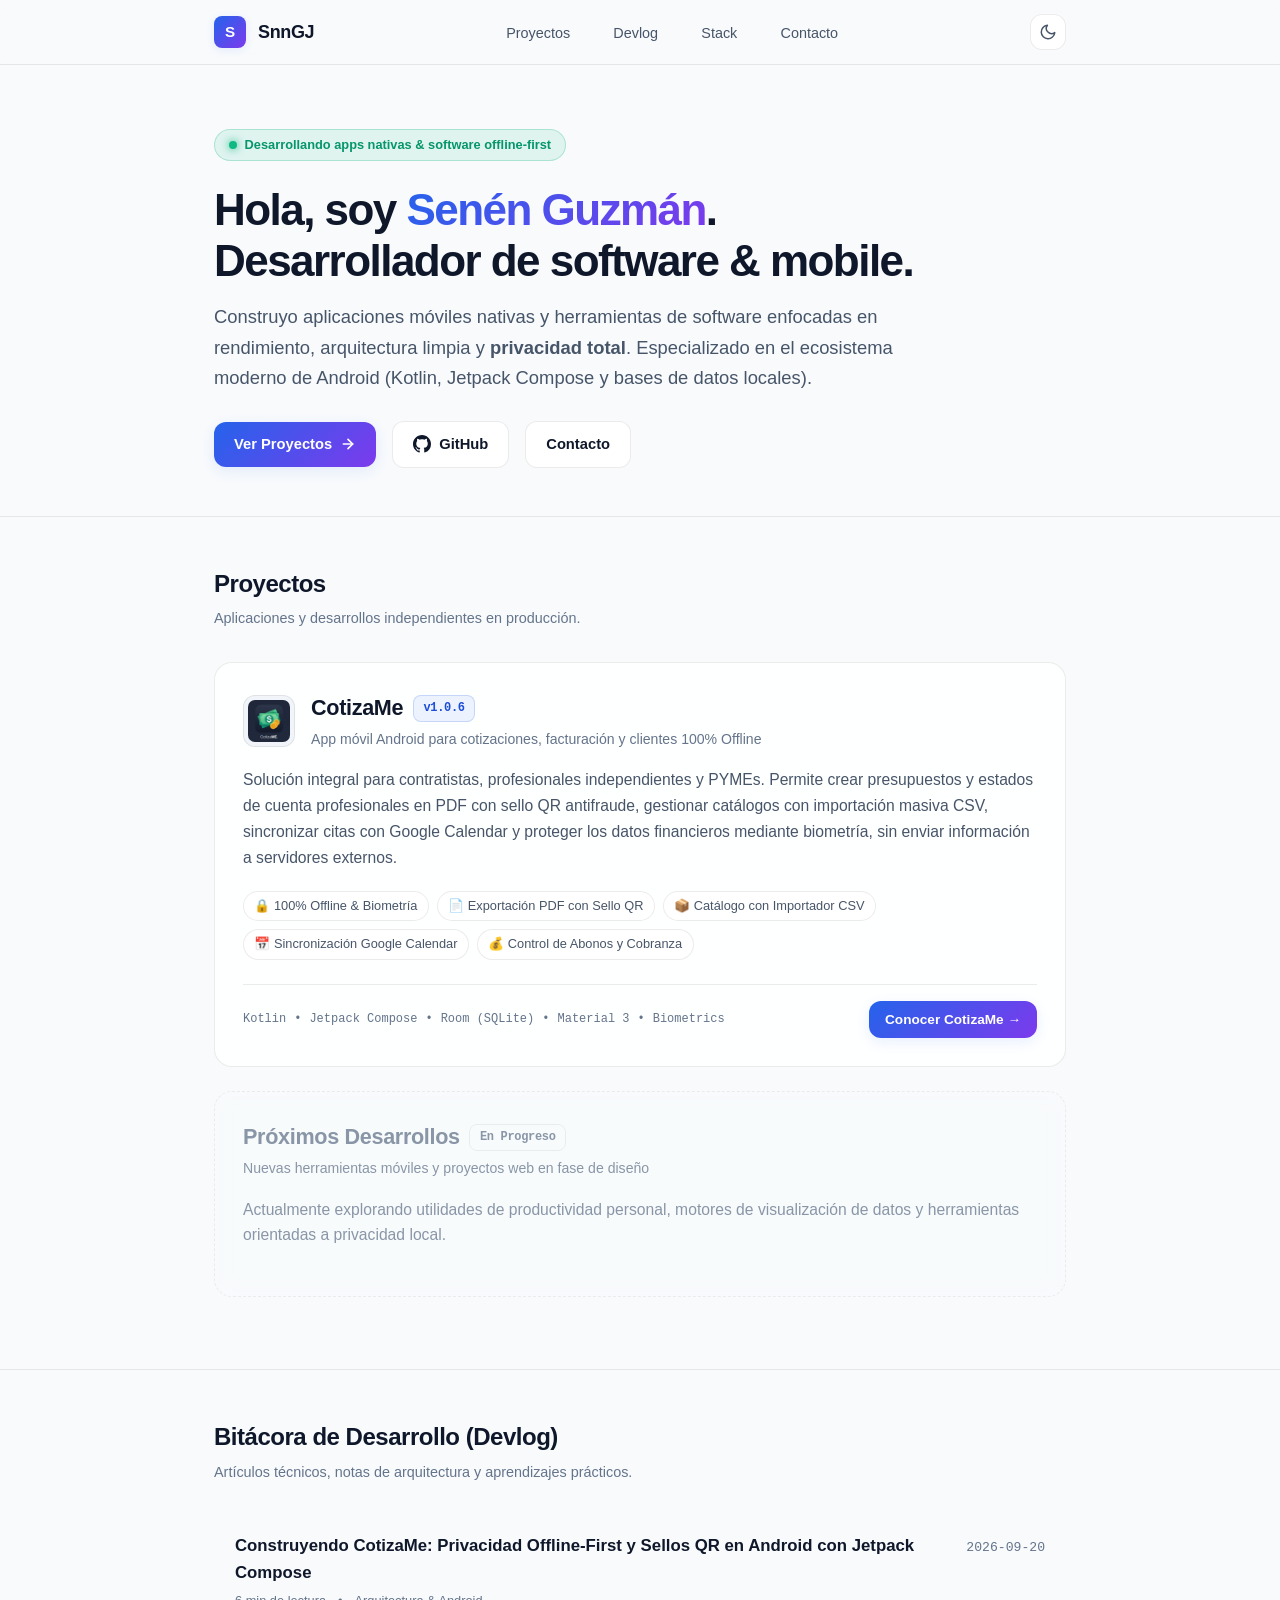
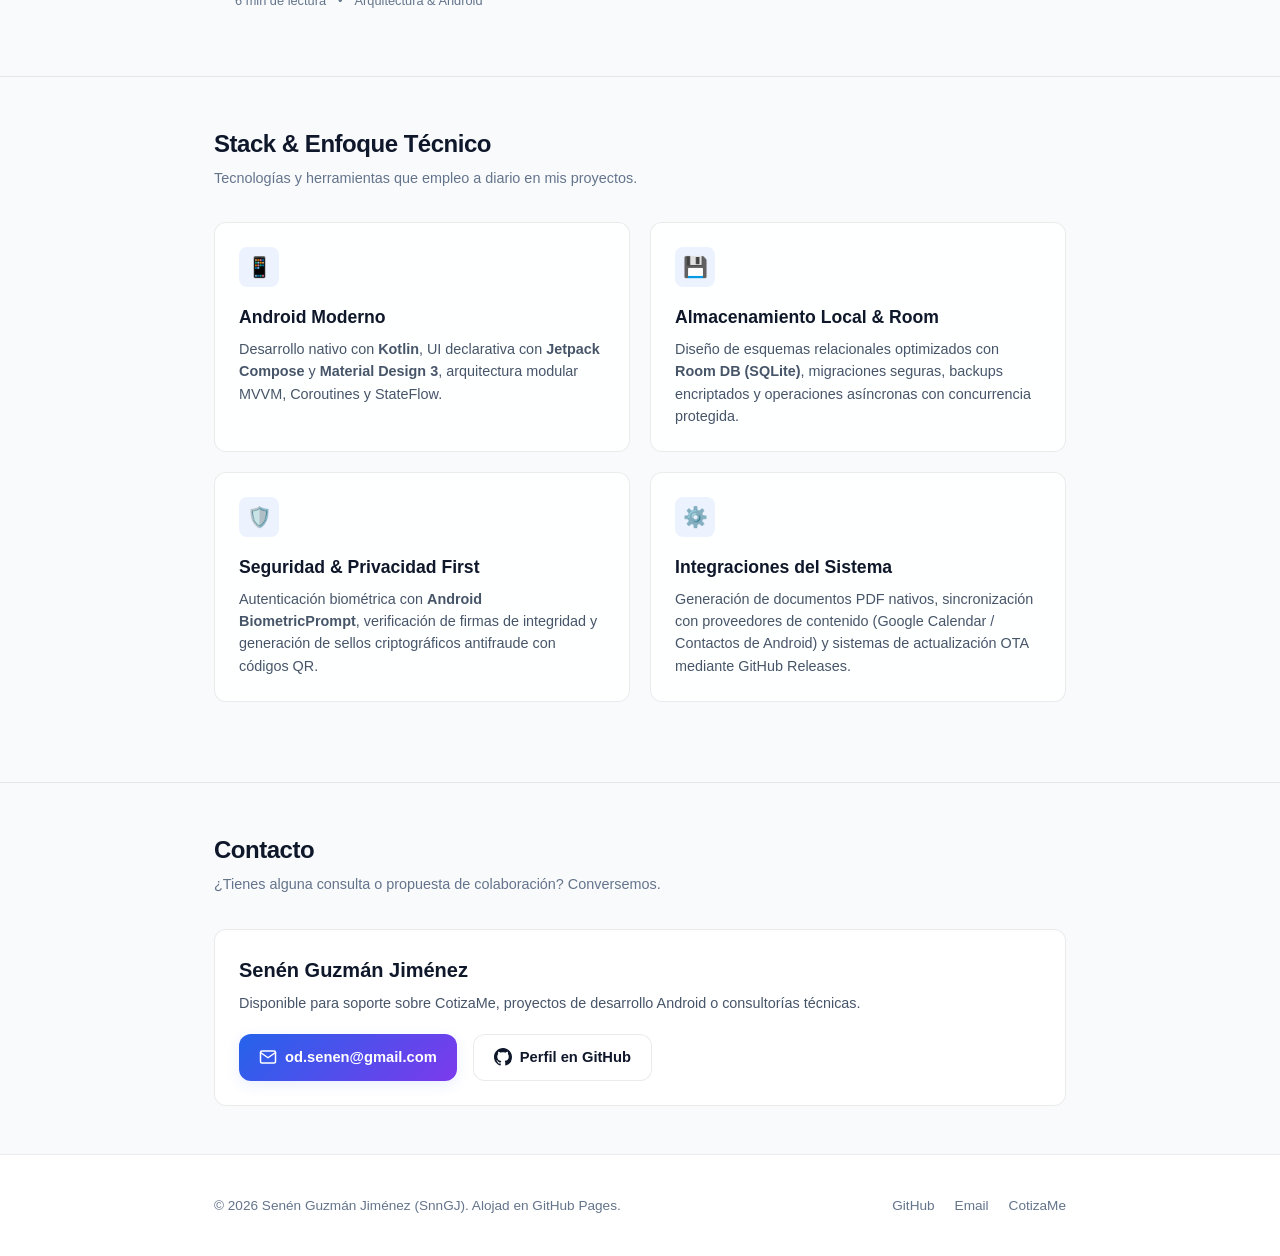
==== index.html @ 921ed097 "feat: initial release of developer portfolio and CotizaMe showcase" ====
<!DOCTYPE html>
<html lang="es" data-theme="dark">
<head>
  <meta charset="UTF-8">
  <meta name="viewport" content="width=device-width, initial-scale=1.0">
  <title>SnnGJ | Senén Guzmán Jiménez · Software & Mobile Developer</title>
  <meta name="description" content="Portfolio y blog minimalista de desarrollo de software por Senén Guzmán Jiménez (SnnGJ). Proyectos Android nativos, arquitectura offline-first y herramientas modernas.">
  <link rel="icon" type="image/svg+xml" href="assets/images/favicon.svg">
  
  <!-- Open Graph -->
  <meta property="og:title" content="SnnGJ | Senén Guzmán Jiménez · Software & Mobile Developer">
  <meta property="og:description" content="Portfolio y bitácora técnica de proyectos. Presentando CotizaMe, la app de cotizaciones y control financiero offline-first.">
  <meta property="og:type" content="website">
  <meta property="og:url" content="https://snngj.github.io">
  <meta property="og:image" content="assets/images/cotizame-logo.png">

  <!-- Styles -->
  <link rel="stylesheet" href="assets/css/style.css">
</head>
<body>

  <!-- Site Header -->
  <header class="site-header">
    <div class="container nav-container">
      <a href="index.html" class="brand-link">
        <div class="brand-avatar">S</div>
        <span>SnnGJ</span>
      </a>

      <ul class="nav-links">
        <li><a href="#proyectos" class="nav-link">Proyectos</a></li>
        <li><a href="#blog" class="nav-link">Devlog</a></li>
        <li><a href="#stack" class="nav-link">Stack</a></li>
        <li><a href="#contacto" class="nav-link">Contacto</a></li>
      </ul>

      <div class="nav-actions">
        <button class="theme-toggle-btn" type="button" aria-label="Cambiar tema">
          <!-- Icon injected by main.js -->
        </button>
        <button class="mobile-menu-btn" type="button" aria-label="Abrir menú" aria-expanded="false">
          <svg width="20" height="20" viewBox="0 0 24 24" fill="none" stroke="currentColor" stroke-width="2" stroke-linecap="round" stroke-linejoin="round">
            <line x1="3" y1="12" x2="21" y2="12"></line>
            <line x1="3" y1="6" x2="21" y2="6"></line>
            <line x1="3" y1="18" x2="21" y2="18"></line>
          </svg>
        </button>
      </div>
    </div>
  </header>

  <main>
    <!-- Hero Section -->
    <section class="hero-section">
      <div class="container">
        <div class="status-badge">
          <span class="status-dot"></span>
          <span>Desarrollando apps nativas & software offline-first</span>
        </div>

        <h1 class="hero-title">
          Hola, soy <span class="gradient-text">Senén Guzmán</span>.<br>
          Desarrollador de software & mobile.
        </h1>

        <p class="hero-description">
          Construyo aplicaciones móviles nativas y herramientas de software enfocadas en rendimiento, 
          arquitectura limpia y <strong>privacidad total</strong>. Especializado en el ecosistema moderno de 
          Android (Kotlin, Jetpack Compose y bases de datos locales).
        </p>

        <div class="hero-actions">
          <a href="#proyectos" class="btn btn-primary">
            Ver Proyectos
            <svg width="16" height="16" viewBox="0 0 24 24" fill="none" stroke="currentColor" stroke-width="2.5" stroke-linecap="round" stroke-linejoin="round">
              <line x1="5" y1="12" x2="19" y2="12"></line>
              <polyline points="12 5 19 12 12 19"></polyline>
            </svg>
          </a>
          <a href="https://github.com/SnnGJ" target="_blank" rel="noopener noreferrer" class="btn btn-secondary">
            <svg width="18" height="18" viewBox="0 0 24 24" fill="currentColor">
              <path d="M12 0C5.37 0 0 5.37 0 12c0 5.31 3.435 9.795 8.205 11.385.6.105.825-.255.825-.57 0-.285-.015-1.23-.015-2.235-3.015.555-3.795-.735-4.035-1.41-.135-.345-.72-1.41-1.23-1.695-.42-.225-1.02-.78-.015-.795.945-.015 1.62.87 1.845 1.23 1.08 1.815 2.805 1.305 3.495.99.105-.78.42-1.305.765-1.605-2.67-.3-5.46-1.335-5.46-5.925 0-1.305.465-2.385 1.23-3.225-.12-.3-.54-1.53.12-3.18 0 0 1.005-.315 3.3 1.23.96-.27 1.98-.405 3-.405s2.04.135 3 .405c2.295-1.56 3.3-1.23 3.3-1.23.66 1.65.24 2.88.12 3.18.765.84 1.23 1.905 1.23 3.225 0 4.605-2.805 5.625-5.475 5.925.435.375.81 1.095.81 2.22 0 1.605-.015 2.895-.015 3.3 0 .315.225.69.825.57A12.02 12.02 0 0024 12c0-6.63-5.37-12-12-12z"/>
            </svg>
            GitHub
          </a>
          <a href="#contacto" class="btn btn-secondary">
            Contacto
          </a>
        </div>
      </div>
    </section>

    <!-- Projects Section -->
    <section id="proyectos" class="section">
      <div class="container">
        <div class="section-header">
          <div>
            <h2 class="section-title">Proyectos</h2>
            <p class="section-subtitle">Aplicaciones y desarrollos independientes en producción.</p>
          </div>
        </div>

        <!-- Featured Project: CotizaMe -->
        <article class="project-card">
          <div class="project-card-header">
            <div class="project-title-group">
              <img src="assets/images/cotizame-icon.webp" alt="Ícono de CotizaMe" class="project-app-icon">
              <div>
                <h3 class="project-title">
                  CotizaMe
                  <span class="badge">v1.0.6</span>
                </h3>
                <span class="project-tagline">App móvil Android para cotizaciones, facturación y clientes 100% Offline</span>
              </div>
            </div>
          </div>

          <p class="project-desc">
            Solución integral para contratistas, profesionales independientes y PYMEs. Permite crear presupuestos y 
            estados de cuenta profesionales en PDF con sello QR antifraude, gestionar catálogos con importación masiva CSV, 
            sincronizar citas con Google Calendar y proteger los datos financieros mediante biometría, sin enviar información a servidores externos.
          </p>

          <div class="feature-pill-list">
            <span class="feature-pill">🔒 100% Offline & Biometría</span>
            <span class="feature-pill">📄 Exportación PDF con Sello QR</span>
            <span class="feature-pill">📦 Catálogo con Importador CSV</span>
            <span class="feature-pill">📅 Sincronización Google Calendar</span>
            <span class="feature-pill">💰 Control de Abonos y Cobranza</span>
          </div>

          <div class="project-card-footer">
            <div class="tech-stack-row">
              <span class="tech-tag">Kotlin</span>
              <span class="tech-tag">•</span>
              <span class="tech-tag">Jetpack Compose</span>
              <span class="tech-tag">•</span>
              <span class="tech-tag">Room (SQLite)</span>
              <span class="tech-tag">•</span>
              <span class="tech-tag">Material 3</span>
              <span class="tech-tag">•</span>
              <span class="tech-tag">Biometrics</span>
            </div>

            <div style="display: flex; gap: 0.75rem; align-items: center;">
              <a href="projects/cotizame/index.html" class="btn btn-primary" style="padding: 0.5rem 1rem; font-size: 0.85rem;">
                Conocer CotizaMe →
              </a>
            </div>
          </div>
        </article>

        <!-- Upcoming Projects Placeholder -->
        <div class="project-card project-card-upcoming">
          <div class="project-card-header">
            <div>
              <h3 class="project-title" style="color: var(--text-muted);">
                Próximos Desarrollos
                <span class="badge badge-outline">En Progreso</span>
              </h3>
              <span class="project-tagline">Nuevas herramientas móviles y proyectos web en fase de diseño</span>
            </div>
          </div>
          <p class="project-desc" style="color: var(--text-muted);">
            Actualmente explorando utilidades de productividad personal, motores de visualización de datos y herramientas orientadas a privacidad local.
          </p>
        </div>
      </div>
    </section>

    <!-- Blog & Devlog Section -->
    <section id="blog" class="section">
      <div class="container">
        <div class="section-header">
          <div>
            <h2 class="section-title">Bitácora de Desarrollo (Devlog)</h2>
            <p class="section-subtitle">Artículos técnicos, notas de arquitectura y aprendizajes prácticos.</p>
          </div>
        </div>

        <div class="blog-list">
          <a href="blog/cotizame-offline-first.html" class="blog-item">
            <div class="blog-item-left">
              <span class="blog-item-title">Construyendo CotizaMe: Privacidad Offline-First y Sellos QR en Android con Jetpack Compose</span>
              <div class="blog-item-meta">
                <span>6 min de lectura</span>
                <span>•</span>
                <span>Arquitectura & Android</span>
              </div>
            </div>
            <span class="blog-item-date">2026-09-20</span>
          </a>
        </div>
      </div>
    </section>

    <!-- Skills & Stack Section -->
    <section id="stack" class="section">
      <div class="container">
        <div class="section-header">
          <div>
            <h2 class="section-title">Stack & Enfoque Técnico</h2>
            <p class="section-subtitle">Tecnologías y herramientas que empleo a diario en mis proyectos.</p>
          </div>
        </div>

        <div class="bento-grid">
          <div class="bento-card">
            <div class="bento-icon">📱</div>
            <h3 class="bento-title">Android Moderno</h3>
            <p class="bento-text">
              Desarrollo nativo con <strong>Kotlin</strong>, UI declarativa con <strong>Jetpack Compose</strong> y <strong>Material Design 3</strong>, arquitectura modular MVVM, Coroutines y StateFlow.
            </p>
          </div>

          <div class="bento-card">
            <div class="bento-icon">💾</div>
            <h3 class="bento-title">Almacenamiento Local & Room</h3>
            <p class="bento-text">
              Diseño de esquemas relacionales optimizados con <strong>Room DB (SQLite)</strong>, migraciones seguras, backups encriptados y operaciones asíncronas con concurrencia protegida.
            </p>
          </div>

          <div class="bento-card">
            <div class="bento-icon">🛡️</div>
            <h3 class="bento-title">Seguridad & Privacidad First</h3>
            <p class="bento-text">
              Autenticación biométrica con <strong>Android BiometricPrompt</strong>, verificación de firmas de integridad y generación de sellos criptográficos antifraude con códigos QR.
            </p>
          </div>

          <div class="bento-card">
            <div class="bento-icon">⚙️</div>
            <h3 class="bento-title">Integraciones del Sistema</h3>
            <p class="bento-text">
              Generación de documentos PDF nativos, sincronización con proveedores de contenido (Google Calendar / Contactos de Android) y sistemas de actualización OTA mediante GitHub Releases.
            </p>
          </div>
        </div>
      </div>
    </section>

    <!-- Contact Section -->
    <section id="contacto" class="section">
      <div class="container">
        <div class="section-header">
          <div>
            <h2 class="section-title">Contacto</h2>
            <p class="section-subtitle">¿Tienes alguna consulta o propuesta de colaboración? Conversemos.</p>
          </div>
        </div>

        <div class="bento-card col-span-2" style="background: var(--bg-secondary);">
          <h3 class="bento-title" style="font-size: 1.25rem;">Senén Guzmán Jiménez</h3>
          <p class="bento-text" style="margin-bottom: 1.25rem;">
            Disponible para soporte sobre CotizaMe, proyectos de desarrollo Android o consultorías técnicas.
          </p>

          <div style="display: flex; gap: 1rem; flex-wrap: wrap;">
            <a href="mailto:od.senen@gmail.com" class="btn btn-primary">
              <svg width="18" height="18" viewBox="0 0 24 24" fill="none" stroke="currentColor" stroke-width="2" stroke-linecap="round" stroke-linejoin="round">
                <path d="M4 4h16c1.1 0 2 .9 2 2v12c0 1.1-.9 2-2 2H4c-1.1 0-2-.9-2-2V6c0-1.1.9-2 2-2z"></path>
                <polyline points="22,6 12,13 2,6"></polyline>
              </svg>
              od.senen@gmail.com
            </a>
            <a href="https://github.com/SnnGJ" target="_blank" rel="noopener noreferrer" class="btn btn-secondary">
              <svg width="18" height="18" viewBox="0 0 24 24" fill="currentColor">
                <path d="M12 0C5.37 0 0 5.37 0 12c0 5.31 3.435 9.795 8.205 11.385.6.105.825-.255.825-.57 0-.285-.015-1.23-.015-2.235-3.015.555-3.795-.735-4.035-1.41-.135-.345-.72-1.41-1.23-1.695-.42-.225-1.02-.78-.015-.795.945-.015 1.62.87 1.845 1.23 1.08 1.815 2.805 1.305 3.495.99.105-.78.42-1.305.765-1.605-2.67-.3-5.46-1.335-5.46-5.925 0-1.305.465-2.385 1.23-3.225-.12-.3-.54-1.53.12-3.18 0 0 1.005-.315 3.3 1.23.96-.27 1.98-.405 3-.405s2.04.135 3 .405c2.295-1.56 3.3-1.23 3.3-1.23.66 1.65.24 2.88.12 3.18.765.84 1.23 1.905 1.23 3.225 0 4.605-2.805 5.625-5.475 5.925.435.375.81 1.095.81 2.22 0 1.605-.015 2.895-.015 3.3 0 .315.225.69.825.57A12.02 12.02 0 0024 12c0-6.63-5.37-12-12-12z"/>
              </svg>
              Perfil en GitHub
            </a>
          </div>
        </div>
      </div>
    </section>
  </main>

  <!-- Site Footer -->
  <footer class="site-footer">
    <div class="container footer-inner">
      <div class="footer-copy">
        © 2026 Senén Guzmán Jiménez (SnnGJ). Alojad en GitHub Pages.
      </div>
      <ul class="footer-links">
        <li><a href="https://github.com/SnnGJ" target="_blank" rel="noopener noreferrer" class="footer-link">GitHub</a></li>
        <li><a href="mailto:od.senen@gmail.com" class="footer-link">Email</a></li>
        <li><a href="projects/cotizame/index.html" class="footer-link">CotizaMe</a></li>
      </ul>
    </div>
  </footer>

  <!-- Scripts -->
  <script src="assets/js/main.js"></script>
</body>
</html>
---- assets/css/style.css ----
/* ==========================================================================
   SnnGJ Developer Portfolio & Projects - Modern Minimalist Design System
   ========================================================================== */

:root {
  /* Color Palette - Dark Mode (Default) */
  --bg-primary: #0b0d11;
  --bg-secondary: #13161c;
  --bg-tertiary: #1b1f27;
  --bg-card: rgba(22, 26, 34, 0.7);
  --bg-card-hover: rgba(28, 33, 44, 0.9);
  --bg-glass: rgba(11, 13, 17, 0.82);

  --border-color: rgba(255, 255, 255, 0.08);
  --border-hover: rgba(255, 255, 255, 0.16);
  --border-focus: rgba(99, 102, 241, 0.5);

  --text-primary: #f3f4f6;
  --text-secondary: #9ca3af;
  --text-muted: #6b7280;
  --text-inverse: #0b0d11;

  --accent-primary: #3b82f6;
  --accent-secondary: #6366f1;
  --accent-gradient: linear-gradient(135deg, #3b82f6 0%, #8b5cf6 100%);
  --accent-glow: rgba(59, 130, 246, 0.15);

  --badge-bg: rgba(59, 130, 246, 0.12);
  --badge-text: #60a5fa;
  --badge-border: rgba(59, 130, 246, 0.25);

  --success-bg: rgba(16, 185, 129, 0.12);
  --success-text: #34d399;
  --success-border: rgba(16, 185, 129, 0.25);

  --code-bg: #151821;
  --code-border: rgba(255, 255, 255, 0.06);

  /* Typography */
  --font-sans: 'Inter', -apple-system, BlinkMacSystemFont, 'Segoe UI', Roboto, 'Helvetica Neue', sans-serif;
  --font-mono: 'JetBrains Mono', 'Fira Code', ui-monospace, SFMono-Regular, Menlo, Monaco, Consolas, monospace;

  /* Spacing & Layout */
  --max-width: 900px;
  --radius-sm: 8px;
  --radius-md: 12px;
  --radius-lg: 18px;
  --radius-full: 9999px;

  --transition-fast: 0.15s ease;
  --transition-normal: 0.25s ease;
}

[data-theme="light"] {
  --bg-primary: #f8fafc;
  --bg-secondary: #ffffff;
  --bg-tertiary: #f1f5f9;
  --bg-card: rgba(255, 255, 255, 0.85);
  --bg-card-hover: #ffffff;
  --bg-glass: rgba(248, 250, 252, 0.85);

  --border-color: rgba(0, 0, 0, 0.08);
  --border-hover: rgba(0, 0, 0, 0.15);
  --border-focus: rgba(99, 102, 241, 0.5);

  --text-primary: #0f172a;
  --text-secondary: #475569;
  --text-muted: #64748b;
  --text-inverse: #ffffff;

  --accent-primary: #2563eb;
  --accent-secondary: #4f46e5;
  --accent-gradient: linear-gradient(135deg, #2563eb 0%, #7c3aed 100%);
  --accent-glow: rgba(37, 99, 235, 0.1);

  --badge-bg: rgba(37, 99, 235, 0.08);
  --badge-text: #1d4ed8;
  --badge-border: rgba(37, 99, 235, 0.2);

  --success-bg: rgba(16, 185, 129, 0.1);
  --success-text: #059669;
  --success-border: rgba(16, 185, 129, 0.25);

  --code-bg: #f1f5f9;
  --code-border: rgba(0, 0, 0, 0.08);
}

/* ==========================================================================
   CSS Reset & Base Styles
   ========================================================================== */

*, *::before, *::after {
  box-sizing: border-box;
  margin: 0;
  padding: 0;
}

html {
  font-family: var(--font-sans);
  background-color: var(--bg-primary);
  color: var(--text-primary);
  line-height: 1.6;
  scroll-behavior: smooth;
  -webkit-font-smoothing: antialiased;
  -moz-osx-font-smoothing: grayscale;
}

body {
  min-height: 100vh;
  display: flex;
  flex-direction: column;
  background-color: var(--bg-primary);
  overflow-x: hidden;
}

a {
  color: inherit;
  text-decoration: none;
  transition: color var(--transition-fast);
}

img {
  max-width: 100%;
  height: auto;
  display: block;
}

button {
  font-family: inherit;
  cursor: pointer;
  border: none;
  background: none;
}

/* ==========================================================================
   Container & Layout
   ========================================================================== */

.container {
  width: 100%;
  max-width: var(--max-width);
  margin: 0 auto;
  padding: 0 1.5rem;
}

/* ==========================================================================
   Header & Navigation
   ========================================================================== */

.site-header {
  position: sticky;
  top: 0;
  z-index: 100;
  background-color: var(--bg-glass);
  backdrop-filter: blur(12px);
  -webkit-backdrop-filter: blur(12px);
  border-bottom: 1px solid var(--border-color);
  transition: background-color var(--transition-normal), border-color var(--transition-normal);
}

.nav-container {
  display: flex;
  align-items: center;
  justify-content: space-between;
  height: 64px;
}

.brand-link {
  display: flex;
  align-items: center;
  gap: 0.75rem;
  font-weight: 700;
  font-size: 1.125rem;
  letter-spacing: -0.02em;
}

.brand-avatar {
  width: 32px;
  height: 32px;
  border-radius: var(--radius-sm);
  background: var(--accent-gradient);
  display: flex;
  align-items: center;
  justify-content: center;
  color: #fff;
  font-weight: 800;
  font-size: 0.95rem;
  box-shadow: 0 2px 8px var(--accent-glow);
}

.nav-links {
  display: flex;
  align-items: center;
  gap: 1.5rem;
  list-style: none;
}

.nav-link {
  font-size: 0.9rem;
  color: var(--text-secondary);
  font-weight: 500;
  padding: 0.35rem 0.6rem;
  border-radius: var(--radius-sm);
  transition: color var(--transition-fast), background-color var(--transition-fast);
}

.nav-link:hover, .nav-link.active {
  color: var(--text-primary);
  background-color: var(--bg-secondary);
}

.nav-actions {
  display: flex;
  align-items: center;
  gap: 0.75rem;
}

.theme-toggle-btn {
  width: 36px;
  height: 36px;
  border-radius: var(--radius-md);
  border: 1px solid var(--border-color);
  background-color: var(--bg-secondary);
  color: var(--text-secondary);
  display: flex;
  align-items: center;
  justify-content: center;
  transition: all var(--transition-fast);
}

.theme-toggle-btn:hover {
  color: var(--text-primary);
  border-color: var(--border-hover);
  background-color: var(--bg-tertiary);
}

.mobile-menu-btn {
  display: none;
  width: 36px;
  height: 36px;
  border-radius: var(--radius-md);
  border: 1px solid var(--border-color);
  background-color: var(--bg-secondary);
  color: var(--text-primary);
  align-items: center;
  justify-content: center;
}

/* ==========================================================================
   Hero Section
   ========================================================================== */

.hero-section {
  padding: 4rem 0 3rem;
}

.status-badge {
  display: inline-flex;
  align-items: center;
  gap: 0.5rem;
  padding: 0.3rem 0.85rem;
  background-color: var(--success-bg);
  color: var(--success-text);
  border: 1px solid var(--success-border);
  border-radius: var(--radius-full);
  font-size: 0.8rem;
  font-weight: 600;
  margin-bottom: 1.5rem;
}

.status-dot {
  width: 8px;
  height: 8px;
  border-radius: 50%;
  background-color: #10b981;
  box-shadow: 0 0 8px #10b981;
  animation: pulse-dot 2s infinite ease-in-out;
}

@keyframes pulse-dot {
  0%, 100% { opacity: 1; transform: scale(1); }
  50% { opacity: 0.5; transform: scale(0.85); }
}

.hero-title {
  font-size: 2.75rem;
  font-weight: 800;
  letter-spacing: -0.035em;
  line-height: 1.15;
  margin-bottom: 1rem;
}

.gradient-text {
  background: var(--accent-gradient);
  -webkit-background-clip: text;
  -webkit-text-fill-color: transparent;
}

.hero-description {
  font-size: 1.15rem;
  color: var(--text-secondary);
  max-width: 680px;
  margin-bottom: 1.75rem;
  line-height: 1.65;
}

.hero-actions {
  display: flex;
  align-items: center;
  gap: 1rem;
  flex-wrap: wrap;
}

/* ==========================================================================
   Buttons & Badges
   ========================================================================== */

.btn {
  display: inline-flex;
  align-items: center;
  justify-content: center;
  gap: 0.5rem;
  padding: 0.65rem 1.25rem;
  font-size: 0.92rem;
  font-weight: 600;
  border-radius: var(--radius-md);
  transition: all var(--transition-fast);
  text-decoration: none;
}

.btn-primary {
  background: var(--accent-gradient);
  color: #ffffff;
  box-shadow: 0 4px 14px var(--accent-glow);
}

.btn-primary:hover {
  transform: translateY(-1px);
  box-shadow: 0 6px 20px var(--accent-glow);
  filter: brightness(1.05);
}

.btn-secondary {
  background-color: var(--bg-secondary);
  color: var(--text-primary);
  border: 1px solid var(--border-color);
}

.btn-secondary:hover {
  background-color: var(--bg-tertiary);
  border-color: var(--border-hover);
  transform: translateY(-1px);
}

.badge {
  display: inline-flex;
  align-items: center;
  gap: 0.35rem;
  padding: 0.2rem 0.6rem;
  font-size: 0.75rem;
  font-weight: 600;
  font-family: var(--font-mono);
  border-radius: var(--radius-sm);
  background-color: var(--badge-bg);
  color: var(--badge-text);
  border: 1px solid var(--badge-border);
}

.badge-outline {
  background-color: transparent;
  color: var(--text-muted);
  border-color: var(--border-color);
}

/* ==========================================================================
   Section Headers
   ========================================================================== */

.section {
  padding: 3rem 0;
  border-top: 1px solid var(--border-color);
}

.section-header {
  display: flex;
  align-items: flex-end;
  justify-content: space-between;
  margin-bottom: 2rem;
}

.section-title {
  font-size: 1.5rem;
  font-weight: 700;
  letter-spacing: -0.02em;
}

.section-subtitle {
  font-size: 0.9rem;
  color: var(--text-muted);
  margin-top: 0.25rem;
}

/* ==========================================================================
   Project Cards (Featured & Grid)
   ========================================================================== */

.project-card {
  background-color: var(--bg-card);
  border: 1px solid var(--border-color);
  border-radius: var(--radius-lg);
  padding: 1.75rem;
  position: relative;
  transition: all var(--transition-normal);
  backdrop-filter: blur(8px);
  margin-bottom: 1.5rem;
}

.project-card:hover {
  border-color: var(--border-hover);
  background-color: var(--bg-card-hover);
  transform: translateY(-2px);
  box-shadow: 0 10px 30px rgba(0, 0, 0, 0.2);
}

.project-card-header {
  display: flex;
  align-items: flex-start;
  justify-content: space-between;
  gap: 1rem;
  margin-bottom: 1rem;
}

.project-title-group {
  display: flex;
  align-items: center;
  gap: 1rem;
}

.project-app-icon {
  width: 52px;
  height: 52px;
  border-radius: var(--radius-md);
  object-fit: contain;
  background: var(--bg-tertiary);
  padding: 4px;
  border: 1px solid var(--border-color);
}

.project-title {
  font-size: 1.35rem;
  font-weight: 700;
  letter-spacing: -0.015em;
  display: flex;
  align-items: center;
  gap: 0.6rem;
}

.project-tagline {
  font-size: 0.88rem;
  color: var(--text-muted);
}

.project-desc {
  font-size: 0.98rem;
  color: var(--text-secondary);
  line-height: 1.65;
  margin-bottom: 1.25rem;
}

.feature-pill-list {
  display: flex;
  flex-wrap: wrap;
  gap: 0.5rem;
  margin-bottom: 1.5rem;
}

.feature-pill {
  font-size: 0.8rem;
  padding: 0.25rem 0.65rem;
  background-color: var(--bg-secondary);
  border: 1px solid var(--border-color);
  border-radius: var(--radius-full);
  color: var(--text-secondary);
}

.project-card-footer {
  display: flex;
  align-items: center;
  justify-content: space-between;
  flex-wrap: wrap;
  gap: 1rem;
  padding-top: 1rem;
  border-top: 1px solid var(--border-color);
}

.tech-stack-row {
  display: flex;
  align-items: center;
  gap: 0.5rem;
  flex-wrap: wrap;
}

.tech-tag {
  font-family: var(--font-mono);
  font-size: 0.75rem;
  color: var(--text-muted);
}

/* Future Project Placeholder */
.project-card-upcoming {
  border-style: dashed;
  opacity: 0.75;
  background: transparent;
}
.project-card-upcoming:hover {
  opacity: 0.95;
}

/* ==========================================================================
   Bento Grid for Showcase Pages
   ========================================================================== */

.bento-grid {
  display: grid;
  grid-template-columns: repeat(2, 1fr);
  gap: 1.25rem;
  margin: 2rem 0;
}

.bento-card {
  background-color: var(--bg-card);
  border: 1px solid var(--border-color);
  border-radius: var(--radius-md);
  padding: 1.5rem;
  display: flex;
  flex-direction: column;
  transition: all var(--transition-fast);
}

.bento-card:hover {
  border-color: var(--border-hover);
  background-color: var(--bg-card-hover);
}

.bento-card.col-span-2 {
  grid-column: span 2;
}

.bento-icon {
  width: 40px;
  height: 40px;
  border-radius: var(--radius-sm);
  background-color: var(--badge-bg);
  color: var(--badge-text);
  display: flex;
  align-items: center;
  justify-content: center;
  font-size: 1.25rem;
  margin-bottom: 1rem;
}

.bento-title {
  font-size: 1.1rem;
  font-weight: 700;
  margin-bottom: 0.4rem;
}

.bento-text {
  font-size: 0.9rem;
  color: var(--text-secondary);
  line-height: 1.55;
}

/* ==========================================================================
   Blog & Devlog Section
   ========================================================================== */

.blog-list {
  display: flex;
  flex-direction: column;
  gap: 1rem;
}

.blog-item {
  display: flex;
  align-items: baseline;
  justify-content: space-between;
  padding: 1rem 1.25rem;
  border-radius: var(--radius-md);
  border: 1px solid transparent;
  background-color: transparent;
  transition: all var(--transition-fast);
  gap: 1.5rem;
}

.blog-item:hover {
  background-color: var(--bg-secondary);
  border-color: var(--border-color);
}

.blog-item-left {
  display: flex;
  flex-direction: column;
  gap: 0.25rem;
}

.blog-item-title {
  font-size: 1.05rem;
  font-weight: 600;
  color: var(--text-primary);
}

.blog-item:hover .blog-item-title {
  color: var(--accent-primary);
}

.blog-item-meta {
  font-size: 0.8rem;
  color: var(--text-muted);
  display: flex;
  align-items: center;
  gap: 0.75rem;
}

.blog-item-date {
  font-family: var(--font-mono);
  font-size: 0.82rem;
  color: var(--text-muted);
  white-space: nowrap;
}

/* ==========================================================================
   Article / Longform Layout
   ========================================================================== */

.article-header {
  padding: 3rem 0 2rem;
  border-bottom: 1px solid var(--border-color);
  margin-bottom: 2.5rem;
}

.back-link {
  display: inline-flex;
  align-items: center;
  gap: 0.5rem;
  font-size: 0.85rem;
  font-weight: 500;
  color: var(--text-muted);
  margin-bottom: 1.5rem;
}

.back-link:hover {
  color: var(--text-primary);
}

.article-title {
  font-size: 2.5rem;
  font-weight: 800;
  letter-spacing: -0.03em;
  line-height: 1.2;
  margin-bottom: 1rem;
}

.article-meta {
  display: flex;
  align-items: center;
  gap: 1rem;
  font-size: 0.88rem;
  color: var(--text-muted);
  font-family: var(--font-mono);
}

.article-body {
  font-size: 1.08rem;
  line-height: 1.8;
  color: var(--text-secondary);
}

.article-body h2 {
  font-size: 1.55rem;
  font-weight: 700;
  color: var(--text-primary);
  margin: 2.5rem 0 1rem;
  letter-spacing: -0.02em;
}

.article-body h3 {
  font-size: 1.25rem;
  font-weight: 600;
  color: var(--text-primary);
  margin: 2rem 0 0.75rem;
}

.article-body p {
  margin-bottom: 1.4rem;
}

.article-body ul, .article-body ol {
  margin: 1rem 0 1.5rem 1.5rem;
}

.article-body li {
  margin-bottom: 0.5rem;
}

.article-body strong {
  color: var(--text-primary);
}

.callout {
  border-left: 4px solid var(--accent-primary);
  background-color: var(--bg-secondary);
  padding: 1.25rem;
  border-radius: 0 var(--radius-md) var(--radius-md) 0;
  margin: 1.75rem 0;
}

.callout-title {
  font-weight: 700;
  font-size: 0.95rem;
  color: var(--text-primary);
  margin-bottom: 0.35rem;
  display: flex;
  align-items: center;
  gap: 0.5rem;
}

.code-block-wrapper {
  position: relative;
  margin: 1.5rem 0;
}

pre {
  background-color: var(--code-bg);
  border: 1px solid var(--code-border);
  border-radius: var(--radius-md);
  padding: 1.25rem;
  overflow-x: auto;
  font-family: var(--font-mono);
  font-size: 0.88rem;
  line-height: 1.6;
}

code {
  font-family: var(--font-mono);
  font-size: 0.88em;
}

p code, li code {
  background-color: var(--code-bg);
  border: 1px solid var(--code-border);
  padding: 0.15rem 0.4rem;
  border-radius: 4px;
  color: var(--badge-text);
}

.copy-code-btn {
  position: absolute;
  top: 0.6rem;
  right: 0.6rem;
  padding: 0.3rem 0.6rem;
  font-size: 0.75rem;
  font-family: var(--font-mono);
  background-color: var(--bg-tertiary);
  color: var(--text-muted);
  border: 1px solid var(--border-color);
  border-radius: var(--radius-sm);
  transition: all var(--transition-fast);
}

.copy-code-btn:hover {
  color: var(--text-primary);
  background-color: var(--bg-card-hover);
}

/* ==========================================================================
   Specs & Changelog Table
   ========================================================================== */

.specs-grid {
  display: grid;
  grid-template-columns: repeat(auto-fit, minmax(200px, 1fr));
  gap: 1rem;
  margin: 1.5rem 0;
}

.spec-box {
  padding: 1rem;
  background-color: var(--bg-secondary);
  border: 1px solid var(--border-color);
  border-radius: var(--radius-md);
}

.spec-label {
  font-size: 0.75rem;
  text-transform: uppercase;
  letter-spacing: 0.05em;
  color: var(--text-muted);
  font-family: var(--font-mono);
  margin-bottom: 0.3rem;
}

.spec-val {
  font-weight: 600;
  color: var(--text-primary);
  font-size: 0.95rem;
}

/* ==========================================================================
   Footer
   ========================================================================== */

.site-footer {
  margin-top: auto;
  border-top: 1px solid var(--border-color);
  padding: 2.5rem 0;
  background-color: var(--bg-secondary);
}

.footer-inner {
  display: flex;
  align-items: center;
  justify-content: space-between;
  flex-wrap: wrap;
  gap: 1.25rem;
}

.footer-copy {
  font-size: 0.85rem;
  color: var(--text-muted);
}

.footer-links {
  display: flex;
  align-items: center;
  gap: 1.25rem;
  list-style: none;
}

.footer-link {
  font-size: 0.85rem;
  color: var(--text-muted);
  display: flex;
  align-items: center;
  gap: 0.35rem;
  transition: color var(--transition-fast);
}

.footer-link:hover {
  color: var(--text-primary);
}

/* ==========================================================================
   Responsive Adaptations
   ========================================================================== */

@media (max-width: 768px) {
  .hero-title {
    font-size: 2.1rem;
  }
  
  .article-title {
    font-size: 1.95rem;
  }

  .nav-links {
    display: none;
    position: absolute;
    top: 64px;
    left: 0;
    width: 100%;
    background-color: var(--bg-primary);
    border-bottom: 1px solid var(--border-color);
    flex-direction: column;
    padding: 1rem 1.5rem;
    gap: 0.75rem;
  }

  .nav-links.is-open {
    display: flex;
  }

  .mobile-menu-btn {
    display: flex;
  }

  .bento-grid {
    grid-template-columns: 1fr;
  }

  .bento-card.col-span-2 {
    grid-column: span 1;
  }

  .blog-item {
    flex-direction: column;
    gap: 0.4rem;
  }

  .footer-inner {
    flex-direction: column;
    align-items: flex-start;
  }
}
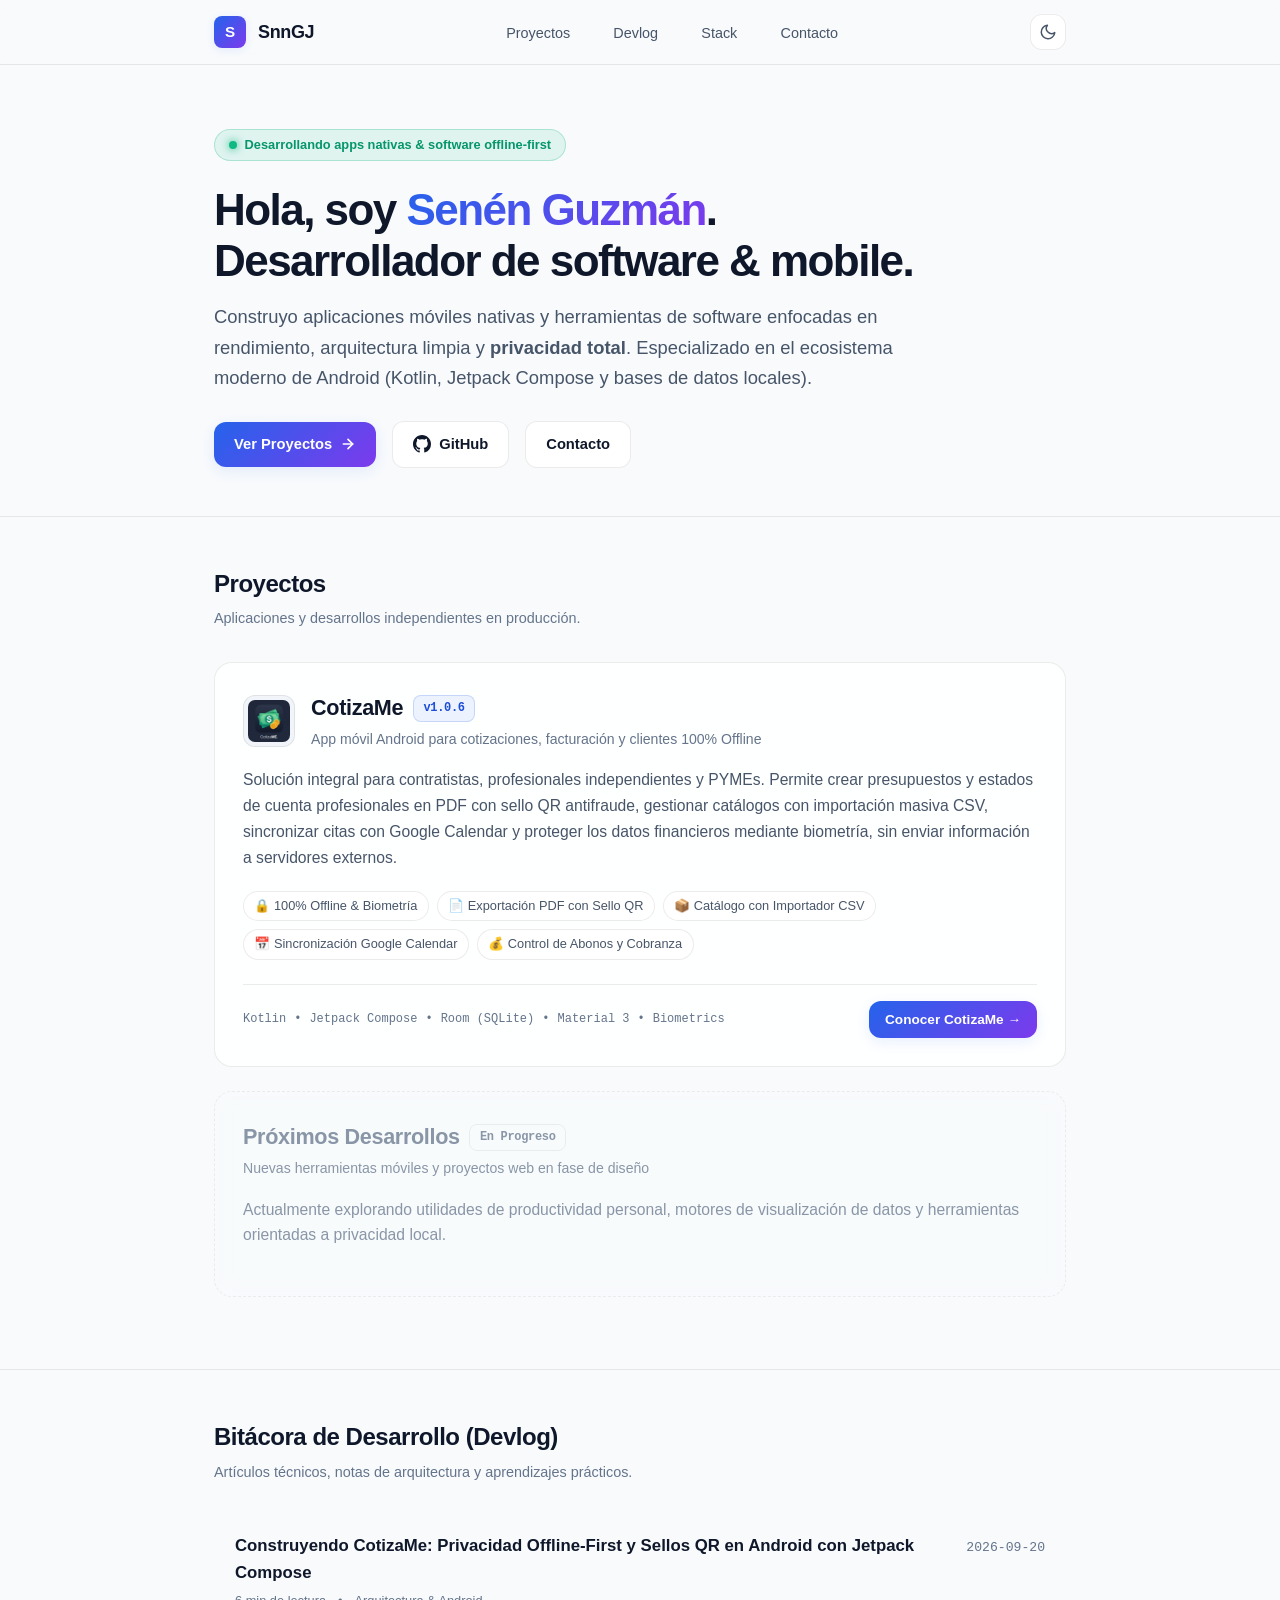
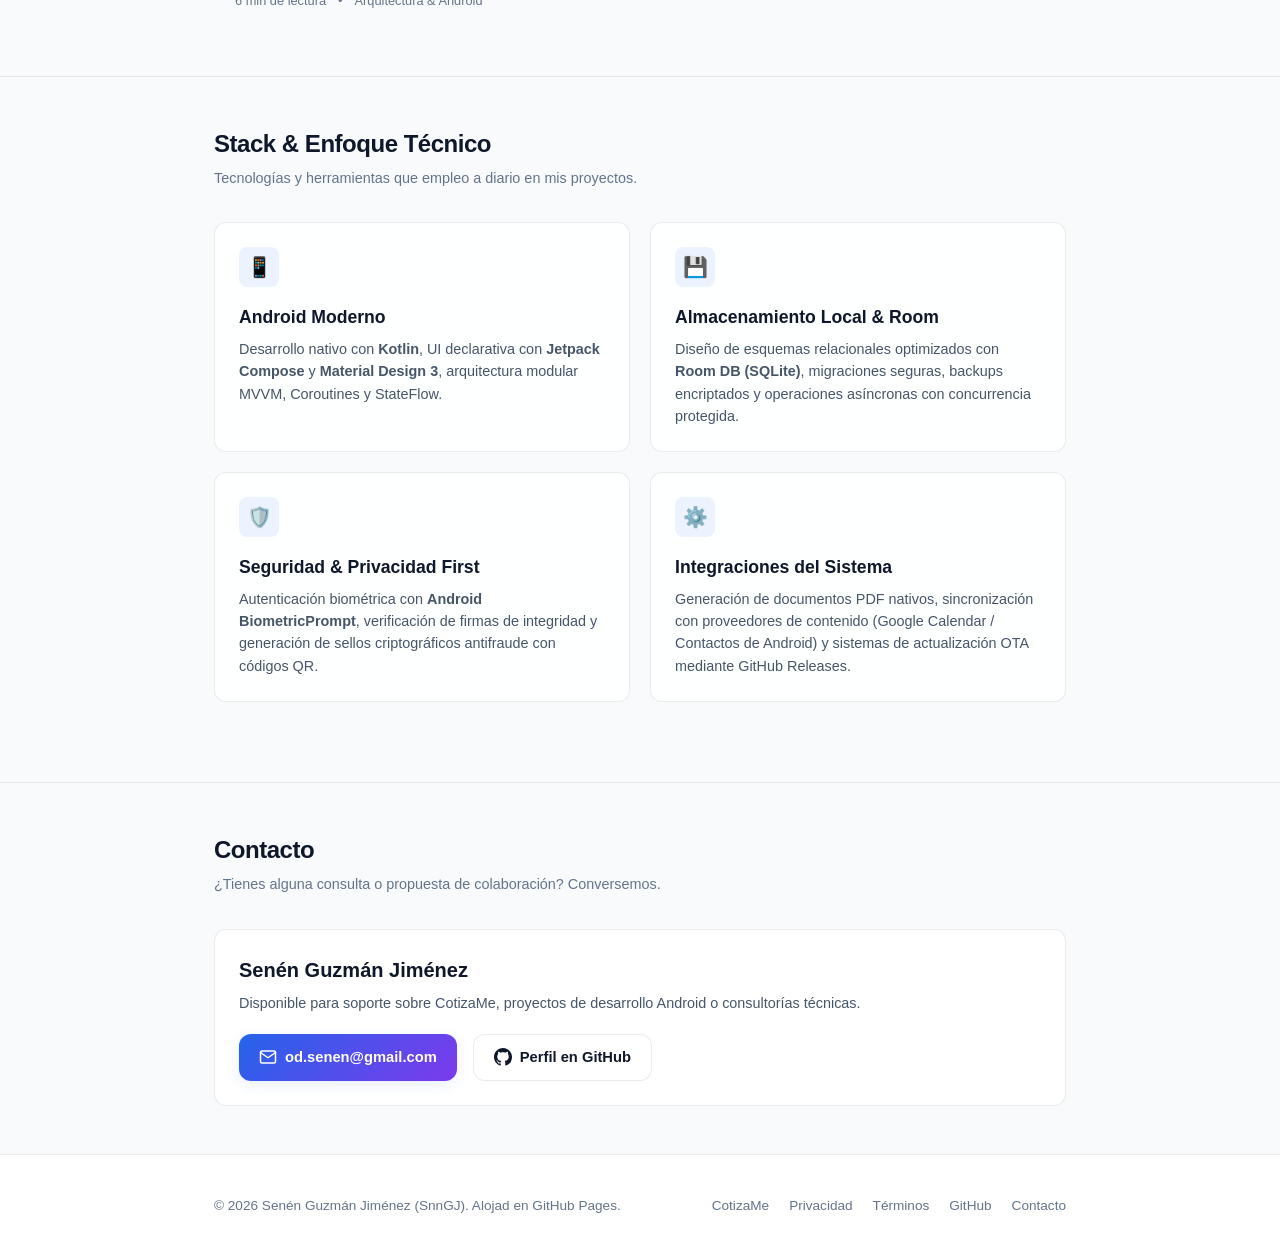
==== commit 644bfa69: "feat: add privacy policy and terms of service for CotizaMe (Google Play Console ready)" ====
--- a/index.html
+++ b/index.html
@@ -283,9 +283,11 @@
         © 2026 Senén Guzmán Jiménez (SnnGJ). Alojad en GitHub Pages.
       </div>
       <ul class="footer-links">
+        <li><a href="projects/cotizame/index.html" class="footer-link">CotizaMe</a></li>
+        <li><a href="projects/cotizame/privacy.html" class="footer-link">Privacidad</a></li>
+        <li><a href="projects/cotizame/terms.html" class="footer-link">Términos</a></li>
         <li><a href="https://github.com/SnnGJ" target="_blank" rel="noopener noreferrer" class="footer-link">GitHub</a></li>
-        <li><a href="mailto:od.senen@gmail.com" class="footer-link">Email</a></li>
-        <li><a href="projects/cotizame/index.html" class="footer-link">CotizaMe</a></li>
+        <li><a href="mailto:od.senen@gmail.com" class="footer-link">Contacto</a></li>
       </ul>
     </div>
   </footer>
